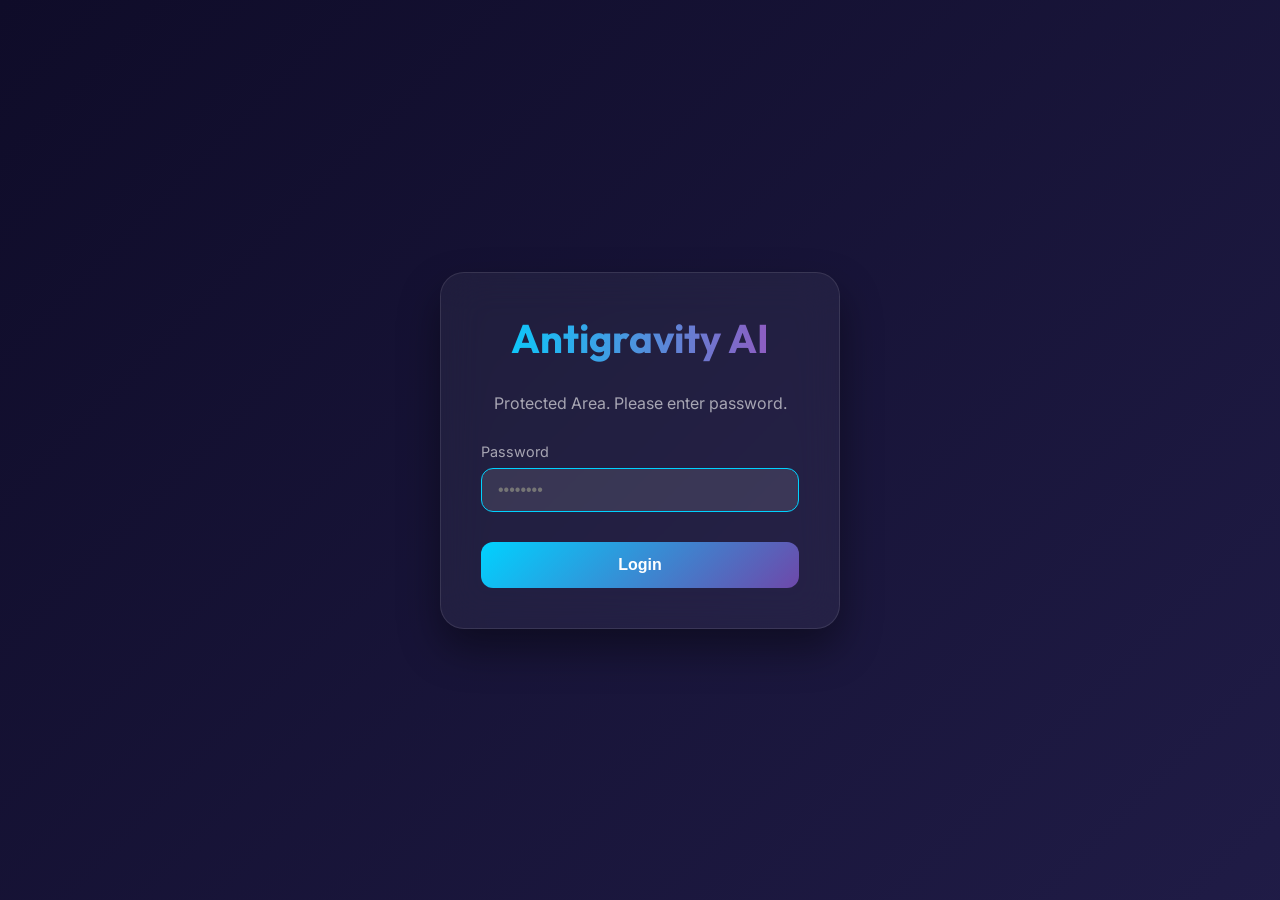
==== login.html @ d7937897 "Initial commit of Local AI project" ====
<!DOCTYPE html>
<html lang="en">
<head>
    <meta charset="UTF-8">
    <meta name="viewport" content="width=device-width, initial-scale=1.0">
    <title>Login | Antigravity AI</title>
    <link rel="stylesheet" href="css/base.css">
    <style>
        .login-container {
            display: flex;
            justify-content: center;
            align-items: center;
            width: 100%;
            height: 100vh;
        }
        .login-card {
            background: var(--glass-bg);
            backdrop-filter: blur(20px);
            border: 1px solid var(--glass-border);
            padding: 40px;
            border-radius: 24px;
            width: 100%;
            max-width: 400px;
            box-shadow: var(--shadow-premium);
            text-align: center;
        }
        h1 {
            font-family: 'Outfit', sans-serif;
            margin-bottom: 30px;
            background: linear-gradient(to right, var(--accent-primary), var(--accent-secondary));
            -webkit-background-clip: text;
            background-clip: text;
            -webkit-text-fill-color: transparent;
            font-size: 2.5rem;
        }
        .input-group {
            margin-bottom: 20px;
            text-align: left;
        }
        label {
            display: block;
            margin-bottom: 8px;
            font-size: 0.9rem;
            color: var(--text-muted);
        }
        input {
            width: 100%;
            padding: 12px 16px;
            background: rgba(255, 255, 255, 0.05);
            border: 1px solid var(--glass-border);
            border-radius: 12px;
            color: white;
            font-size: 1rem;
            outline: none;
            transition: var(--transition);
        }
        input:focus {
            border-color: var(--accent-primary);
            background: rgba(255, 255, 255, 0.1);
        }
        button {
            width: 100%;
            padding: 14px;
            background: linear-gradient(135deg, var(--accent-primary), var(--accent-tertiary));
            border: none;
            border-radius: 12px;
            color: white;
            font-weight: 600;
            font-size: 1rem;
            cursor: pointer;
            transition: var(--transition);
            margin-top: 10px;
        }
        button:hover {
            transform: translateY(-2px);
            box-shadow: 0 10px 20px rgba(0, 210, 255, 0.3);
        }
        button:active {
            transform: translateY(0);
        }
        .error-msg {
            color: #ff4b2b;
            font-size: 0.85rem;
            margin-top: 15px;
            display: none;
        }
    </style>
</head>
<body>
    <div class="login-container">
        <div class="login-card">
            <h1>Antigravity AI</h1>
            <p style="color: var(--text-muted); margin-bottom: 30px;">Protected Area. Please enter password.</p>
            
            <div class="input-group">
                <label for="password">Password</label>
                <input type="password" id="password" placeholder="••••••••" autofocus>
            </div>
            
            <button id="login-btn">Login</button>
            <div id="error-msg" class="error-msg">Invalid password. Please try again.</div>
        </div>
    </div>

    <script>
        const passInput = document.getElementById('password');
        const loginBtn = document.getElementById('login-btn');
        const errorMsg = document.getElementById('error-msg');

        async function doLogin() {
            const password = passInput.value;
            try {
                const res = await fetch('/api/login', {
                    method: 'POST',
                    headers: { 'Content-Type': 'application/json' },
                    body: JSON.stringify({ password })
                });
                
                if (res.ok) {
                    window.location.href = '/';
                } else {
                    errorMsg.style.display = 'block';
                    passInput.value = '';
                }
            } catch (err) {
                console.error('Login error:', err);
                alert('Connection error. Is the server running?');
            }
        }

        loginBtn.onclick = doLogin;
        passInput.onkeydown = (e) => {
            if (e.key === 'Enter') doLogin();
        };
    </script>
</body>
</html>
---- css/base.css ----
@import url('https://fonts.googleapis.com/css2?family=Inter:wght@300;400;500;600;700&family=Outfit:wght@400;600;700&display=swap');

:root {
    --bg-dark: #0f0c29;
    --bg-mid: #302b63;
    --bg-light: #24243e;
    --accent-primary: #00d2ff;
    --accent-secondary: #9d50bb;
    --accent-tertiary: #6e48aa;
    --text-main: #ffffff;
    --text-muted: rgba(255, 255, 255, 0.6);
    --glass-bg: rgba(255, 255, 255, 0.05);
    --glass-border: rgba(255, 255, 255, 0.1);
    --glass-hover: rgba(255, 255, 255, 0.12);
    --shadow-premium: 0 20px 40px rgba(0, 0, 0, 0.4);
    --transition: all 0.3s cubic-bezier(0.4, 0, 0.2, 1);
}

* {
    box-sizing: border-box;
    margin: 0;
    padding: 0;
}

body {
    font-family: 'Inter', sans-serif;
    background: linear-gradient(135deg, var(--bg-dark), var(--bg-mid), var(--bg-light));
    background-size: 400% 400%;
    animation: gradientBG 15s ease infinite;
    color: var(--text-main);
    height: 100vh;
    display: flex;
    overflow: hidden;
}

@keyframes gradientBG {
    0% { background-position: 0% 50%; }
    50% { background-position: 100% 50%; }
    100% { background-position: 0% 50%; }
}

.app-wrapper {
    display: flex;
    width: 100%;
    height: 100%;
    padding: 20px;
    gap: 20px;
}
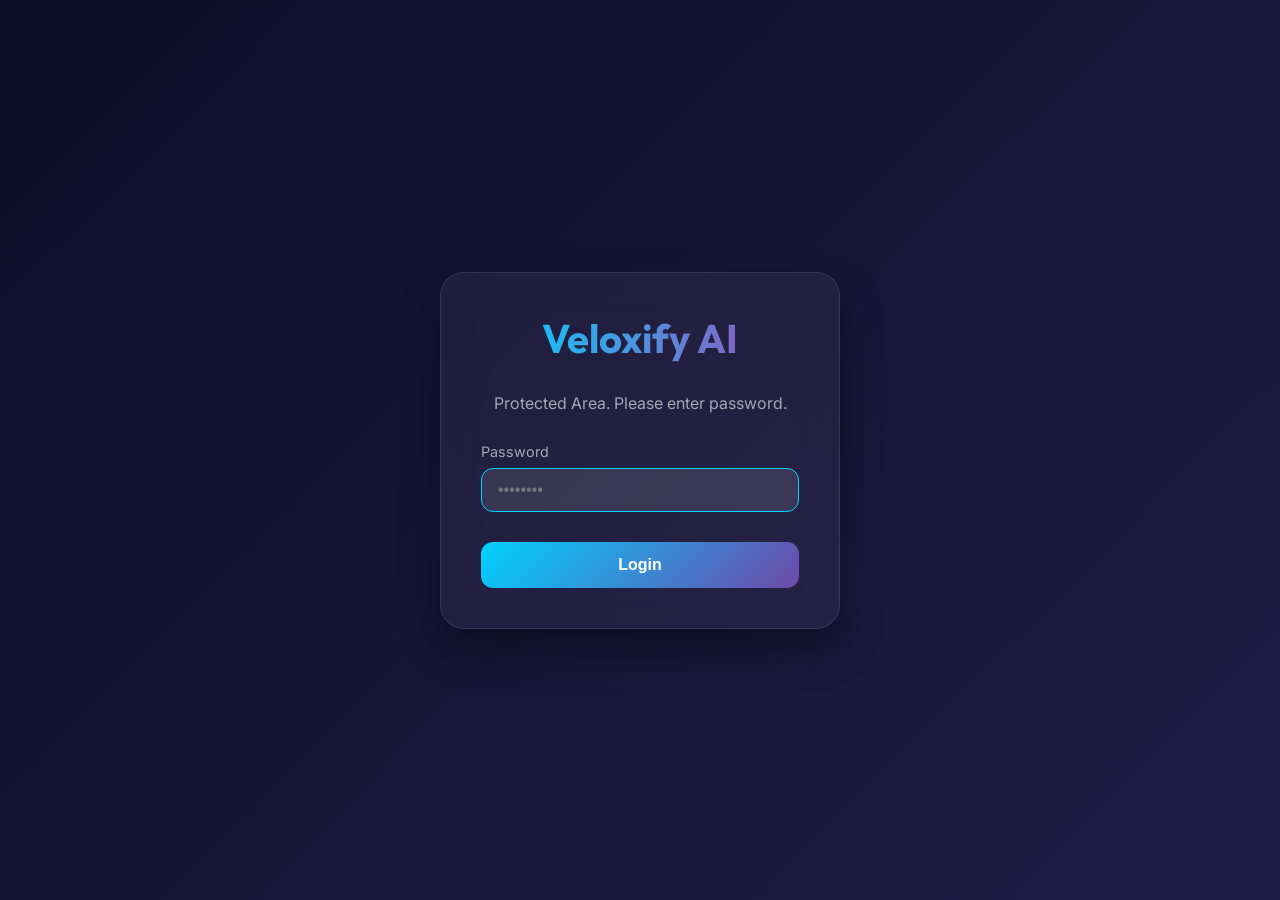
==== commit 9d6a4dc0: "Rename to Veloxify AI, increase image generation timeouts, and improve backend robustness" ====
--- a/login.html
+++ b/login.html
@@ -3,7 +3,7 @@
 <head>
     <meta charset="UTF-8">
     <meta name="viewport" content="width=device-width, initial-scale=1.0">
-    <title>Login | Antigravity AI</title>
+    <title>Login | Veloxify AI</title>
     <link rel="stylesheet" href="css/base.css">
     <style>
         .login-container {
@@ -89,7 +89,7 @@
 <body>
     <div class="login-container">
         <div class="login-card">
-            <h1>Antigravity AI</h1>
+            <h1>Veloxify AI</h1>
             <p style="color: var(--text-muted); margin-bottom: 30px;">Protected Area. Please enter password.</p>
             
             <div class="input-group">
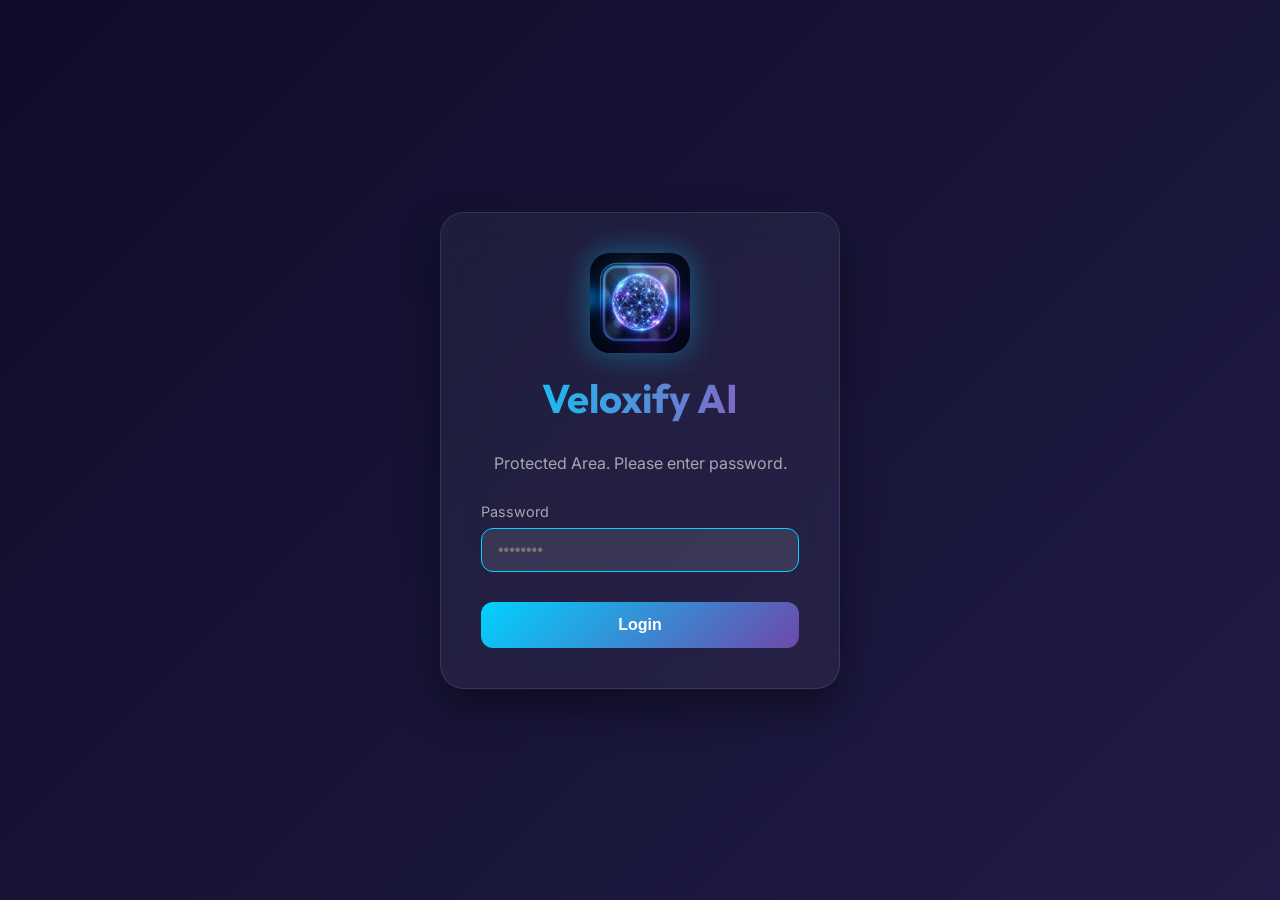
==== commit fadc1ad4: "Cleanup: Simplified project to Heretic Gemma-4 only, removed FastSD CPU, updated branding icons and " ====
--- a/login.html
+++ b/login.html
@@ -5,6 +5,8 @@
     <meta name="viewport" content="width=device-width, initial-scale=1.0">
     <title>Login | Veloxify AI</title>
     <link rel="stylesheet" href="css/base.css">
+    <link rel="stylesheet" href="css/components.css">
+    <link rel="icon" type="image/png" href="local_ai_icon.png">
     <style>
         .login-container {
             display: flex;
@@ -89,6 +91,7 @@
 <body>
     <div class="login-container">
         <div class="login-card">
+            <img src="local_ai_icon.png" alt="Logo" class="login-logo">
             <h1>Veloxify AI</h1>
             <p style="color: var(--text-muted); margin-bottom: 30px;">Protected Area. Please enter password.</p>
             
--- a/css/components.css
+++ b/css/components.css
@@ -0,0 +1,343 @@
+/* Sidebar Components */
+.sidebar {
+    width: 300px;
+    background: var(--glass-bg);
+    backdrop-filter: blur(30px);
+    border: 1px solid var(--glass-border);
+    border-radius: 24px;
+    display: flex;
+    flex-direction: column;
+    padding: 30px;
+    box-shadow: var(--shadow-premium);
+    transition: var(--transition);
+    z-index: 100;
+}
+
+.sidebar-header {
+    display: flex;
+    align-items: center;
+    gap: 15px;
+    margin-bottom: 30px;
+}
+
+.app-logo {
+    width: 40px;
+    height: 40px;
+    border-radius: 10px;
+    box-shadow: 0 0 15px rgba(0, 210, 255, 0.3);
+}
+
+.sidebar h2 {
+    font-family: 'Outfit', sans-serif;
+    font-size: 1.4rem;
+    margin-bottom: 0;
+    background: linear-gradient(to right, var(--accent-primary), var(--accent-secondary));
+    -webkit-background-clip: text;
+    background-clip: text;
+    -webkit-text-fill-color: transparent;
+}
+
+.login-logo {
+    width: 100px;
+    height: 100px;
+    margin: 0 auto 20px;
+    display: block;
+    border-radius: 20px;
+    box-shadow: 0 0 30px rgba(0, 210, 255, 0.4);
+    animation: pulse 2s infinite ease-in-out;
+}
+
+@keyframes pulse {
+    0% { transform: scale(1); box-shadow: 0 0 30px rgba(0, 210, 255, 0.4); }
+    50% { transform: scale(1.05); box-shadow: 0 0 50px rgba(0, 210, 255, 0.6); }
+    100% { transform: scale(1); box-shadow: 0 0 30px rgba(0, 210, 255, 0.4); }
+}
+
+.setting-group { margin-bottom: 25px; }
+
+.setting-group label {
+    display: block;
+    font-size: 0.85rem;
+    font-weight: 500;
+    margin-bottom: 10px;
+    color: var(--text-muted);
+    text-transform: uppercase;
+    letter-spacing: 1px;
+}
+
+select, textarea {
+    width: 100%;
+    background: rgba(0, 0, 0, 0.2);
+    border: 1px solid var(--glass-border);
+    border-radius: 12px;
+    padding: 12px;
+    color: white;
+    font-family: inherit;
+    outline: none;
+    transition: var(--transition);
+}
+
+select:focus, textarea:focus {
+    border-color: var(--accent-primary);
+    box-shadow: 0 0 15px rgba(0, 210, 255, 0.2);
+}
+
+/* Chat Main Area */
+.chat-container {
+    flex: 1;
+    background: var(--glass-bg);
+    backdrop-filter: blur(30px);
+    border: 1px solid var(--glass-border);
+    border-radius: 24px;
+    display: flex;
+    flex-direction: column;
+    overflow: hidden;
+    box-shadow: var(--shadow-premium);
+}
+
+#chat-window {
+    flex: 1;
+    overflow-y: auto;
+    padding: 40px;
+    display: flex;
+    flex-direction: column;
+    gap: 25px;
+    scroll-behavior: smooth;
+}
+
+.message {
+    max-width: 85%;
+    padding: 18px 24px;
+    border-radius: 20px;
+    line-height: 1.6;
+    font-size: 0.95rem;
+    animation: slideUp 0.4s ease-out;
+    position: relative;
+}
+
+@keyframes slideUp {
+    from { opacity: 0; transform: translateY(20px); }
+    to { opacity: 1; transform: translateY(0); }
+}
+
+.user-message {
+    align-self: flex-end;
+    background: linear-gradient(135deg, var(--accent-primary), #0081ff);
+    color: #0f0c29;
+    font-weight: 500;
+    border-bottom-right-radius: 4px;
+    box-shadow: 0 10px 20px rgba(0, 210, 255, 0.15);
+}
+
+.ai-message {
+    align-self: flex-start;
+    background: var(--glass-bg);
+    border: 1px solid var(--glass-border);
+    border-bottom-left-radius: 4px;
+}
+
+.message pre {
+    background: rgba(0, 0, 0, 0.4);
+    padding: 15px;
+    border-radius: 12px;
+    margin: 10px 0;
+    overflow-x: auto;
+    border: 1px solid var(--glass-border);
+}
+
+.message code {
+    font-family: 'Consolas', 'Monaco', monospace;
+    font-size: 0.85rem;
+    color: var(--accent-primary);
+}
+
+.message-text + .message-attachment {
+    margin-top: 12px;
+}
+
+.message-attachment {
+    width: fit-content;
+    max-width: 100%;
+}
+
+.message-attachment-image img {
+    display: block;
+    max-width: min(320px, 100%);
+    max-height: 280px;
+    border-radius: 14px;
+    border: 1px solid rgba(255, 255, 255, 0.2);
+    object-fit: cover;
+    cursor: zoom-in;
+}
+
+.message-attachment-file {
+    padding: 10px 14px;
+    border-radius: 12px;
+    background: rgba(255, 255, 255, 0.12);
+    border: 1px solid rgba(255, 255, 255, 0.18);
+    font-size: 0.85rem;
+}
+
+.chat-input-area {
+    padding: 30px 40px;
+    background: rgba(0, 0, 0, 0.1);
+    display: flex;
+    gap: 15px;
+    align-items: center;
+    border-top: 1px solid var(--glass-border);
+    position: relative;
+}
+
+.attach-btn {
+    background: rgba(255, 255, 255, 0.05);
+    border: 1px solid var(--glass-border);
+    border-radius: 12px;
+    padding: 12px;
+    color: var(--text-muted);
+    cursor: pointer;
+    display: flex;
+    align-items: center;
+    justify-content: center;
+    transition: var(--transition);
+}
+
+.attach-btn:hover {
+    background: rgba(255, 255, 255, 0.1);
+    color: var(--accent-primary);
+    border-color: var(--accent-primary);
+}
+
+#attachment-preview {
+    position: absolute;
+    bottom: 100%;
+    left: 40px;
+    padding: 10px;
+    background: var(--glass-bg);
+    backdrop-filter: blur(10px);
+    border: 1px solid var(--glass-border);
+    border-bottom: none;
+    border-radius: 12px 12px 0 0;
+    display: flex;
+    align-items: center;
+    gap: 10px;
+    transition: var(--transition);
+}
+
+.attachment-preview-hidden {
+    opacity: 0;
+    pointer-events: none;
+    transform: translateY(10px);
+}
+
+#attachment-preview img {
+    height: 40px;
+    border-radius: 4px;
+}
+
+.file-chip {
+    background: rgba(255,255,255,0.1);
+    padding: 4px 10px;
+    border-radius: 8px;
+    font-size: 0.8rem;
+    display: flex;
+    align-items: center;
+    gap: 5px;
+}
+
+.file-chip .remove {
+    cursor: pointer;
+    color: #ff4b2b;
+}
+
+input[type="text"] {
+    flex: 1;
+    background: rgba(255, 255, 255, 0.05);
+    border: 1px solid var(--glass-border);
+    border-radius: 16px;
+    padding: 16px 24px;
+    color: white;
+    font-size: 1rem;
+    outline: none;
+    transition: var(--transition);
+}
+
+input[type="text"]:focus {
+    background: rgba(255, 255, 255, 0.08);
+    border-color: var(--accent-primary);
+}
+
+/* Image Generation Components */
+.image-grid {
+    display: grid;
+    grid-template-columns: repeat(auto-fill, minmax(200px, 1fr));
+    gap: 15px;
+    margin-top: 15px;
+    width: 100%;
+}
+
+.image-container {
+    position: relative;
+    border-radius: 12px;
+    overflow: hidden;
+    transition: transform 0.3s cubic-bezier(0.4, 0, 0.2, 1);
+    box-shadow: 0 4px 15px rgba(0, 0, 0, 0.3);
+    aspect-ratio: 1 / 1;
+}
+
+.image-container:hover {
+    transform: scale(1.02);
+    box-shadow: 0 8px 25px rgba(0, 0, 0, 0.4);
+}
+
+.image-container img {
+    width: 100%;
+    height: 100%;
+    object-fit: cover;
+    display: block;
+    cursor: zoom-in;
+}
+
+.upscale-btn {
+    position: absolute;
+    bottom: 12px;
+    right: 12px;
+    background: rgba(255, 255, 255, 0.15);
+    backdrop-filter: blur(12px) saturate(180%);
+    -webkit-backdrop-filter: blur(12px) saturate(180%);
+    border: 1px solid rgba(255, 255, 255, 0.2);
+    border-radius: 8px;
+    color: white;
+    padding: 6px 12px;
+    font-size: 11px;
+    font-weight: 600;
+    cursor: pointer;
+    display: flex;
+    align-items: center;
+    gap: 6px;
+    transition: all 0.2s ease;
+    text-shadow: 0 1px 4px rgba(0,0,0,0.5);
+    z-index: 5;
+}
+
+.upscale-btn:hover {
+    background: var(--accent-primary);
+    border-color: var(--accent-primary);
+    transform: translateY(-2px);
+    box-shadow: 0 5px 15px rgba(0, 210, 255, 0.4);
+}
+
+.upscale-btn:active {
+    transform: translateY(0);
+}
+
+.upscale-btn:disabled {
+    opacity: 0.7;
+    cursor: not-allowed;
+    background: rgba(100, 100, 100, 0.5);
+}
+
+.image-msg {
+    max-width: 95% !important;
+    background: rgba(255, 255, 255, 0.03) !important;
+    border: 1px solid var(--glass-border) !important;
+}
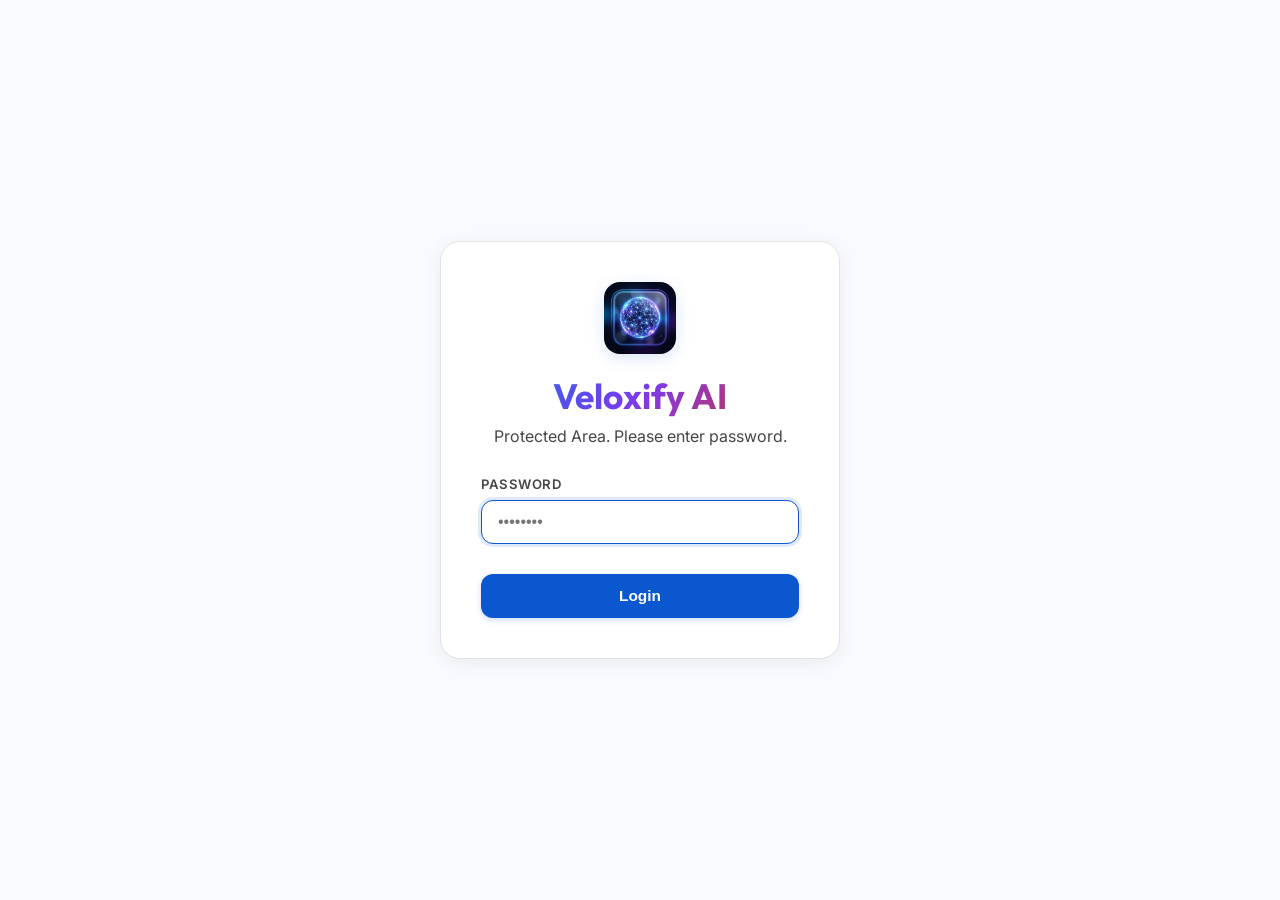
==== commit f3ee1ed9: "feat(ui): redesign color theme to Gemini light mode with modular CSS architecture" ====
--- a/login.html
+++ b/login.html
@@ -14,26 +14,35 @@
             align-items: center;
             width: 100%;
             height: 100vh;
+            background-color: var(--bg-canvas);
         }
         .login-card {
-            background: var(--glass-bg);
-            backdrop-filter: blur(20px);
-            border: 1px solid var(--glass-border);
+            background: #ffffff;
+            border: 1px solid var(--border-subtle);
             padding: 40px;
-            border-radius: 24px;
+            border-radius: 20px;
             width: 100%;
             max-width: 400px;
-            box-shadow: var(--shadow-premium);
+            box-shadow: var(--shadow-card);
             text-align: center;
         }
+        .login-logo {
+            width: 72px;
+            height: 72px;
+            margin: 0 auto 20px;
+            display: block;
+            border-radius: 16px;
+            box-shadow: 0 4px 16px rgba(11, 87, 208, 0.15);
+        }
         h1 {
-            font-family: 'Outfit', sans-serif;
-            margin-bottom: 30px;
-            background: linear-gradient(to right, var(--accent-primary), var(--accent-secondary));
+            font-family: 'Google Sans', 'Outfit', sans-serif;
+            margin-bottom: 8px;
+            background: var(--accent-gemini);
             -webkit-background-clip: text;
             background-clip: text;
             -webkit-text-fill-color: transparent;
-            font-size: 2.5rem;
+            font-size: 2.2rem;
+            font-weight: 700;
         }
         .input-group {
             margin-bottom: 20px;
@@ -42,46 +51,52 @@
         label {
             display: block;
             margin-bottom: 8px;
-            font-size: 0.9rem;
+            font-size: 0.82rem;
+            font-weight: 600;
             color: var(--text-muted);
+            text-transform: uppercase;
+            letter-spacing: 0.5px;
         }
         input {
             width: 100%;
             padding: 12px 16px;
-            background: rgba(255, 255, 255, 0.05);
-            border: 1px solid var(--glass-border);
+            background: var(--bg-surface);
+            border: 1px solid var(--border-subtle);
             border-radius: 12px;
-            color: white;
+            color: var(--text-main);
             font-size: 1rem;
             outline: none;
             transition: var(--transition);
         }
         input:focus {
             border-color: var(--accent-primary);
-            background: rgba(255, 255, 255, 0.1);
+            background: #ffffff;
+            box-shadow: 0 0 0 3px rgba(11, 87, 208, 0.12);
         }
         button {
             width: 100%;
-            padding: 14px;
-            background: linear-gradient(135deg, var(--accent-primary), var(--accent-tertiary));
+            padding: 13px;
+            background: var(--accent-primary);
             border: none;
             border-radius: 12px;
-            color: white;
+            color: #ffffff;
             font-weight: 600;
-            font-size: 1rem;
+            font-size: 0.96rem;
             cursor: pointer;
             transition: var(--transition);
             margin-top: 10px;
+            box-shadow: 0 2px 6px rgba(11, 87, 208, 0.2);
         }
         button:hover {
-            transform: translateY(-2px);
-            box-shadow: 0 10px 20px rgba(0, 210, 255, 0.3);
+            background: var(--accent-primary-hover);
+            transform: translateY(-1px);
+            box-shadow: 0 4px 12px rgba(11, 87, 208, 0.3);
         }
         button:active {
             transform: translateY(0);
         }
         .error-msg {
-            color: #ff4b2b;
+            color: #d93025;
             font-size: 0.85rem;
             margin-top: 15px;
             display: none;
--- a/css/base.css
+++ b/css/base.css
@@ -1,19 +1,39 @@
-@import url('https://fonts.googleapis.com/css2?family=Inter:wght@300;400;500;600;700&family=Outfit:wght@400;600;700&display=swap');
+@import url('https://fonts.googleapis.com/css2?family=Google+Sans:wght@400;500;700&family=Inter:wght@300;400;500;600;700&family=Outfit:wght@400;600;700&display=swap');
 
 :root {
-    --bg-dark: #0f0c29;
-    --bg-mid: #302b63;
-    --bg-light: #24243e;
-    --accent-primary: #00d2ff;
-    --accent-secondary: #9d50bb;
-    --accent-tertiary: #6e48aa;
-    --text-main: #ffffff;
-    --text-muted: rgba(255, 255, 255, 0.6);
-    --glass-bg: rgba(255, 255, 255, 0.05);
-    --glass-border: rgba(255, 255, 255, 0.1);
-    --glass-hover: rgba(255, 255, 255, 0.12);
-    --shadow-premium: 0 20px 40px rgba(0, 0, 0, 0.4);
-    --transition: all 0.3s cubic-bezier(0.4, 0, 0.2, 1);
+    --bg-canvas: #f8fafd;
+    --bg-surface: #f0f4f9;
+    --bg-surface-variant: #e9eef6;
+    --bg-card: #ffffff;
+    --bg-hover: #e3e8f0;
+    
+    --accent-primary: #0b57d0;
+    --accent-primary-hover: #0842a0;
+    --accent-secondary: #7c3aed;
+    --accent-tertiary: #d93025;
+    --accent-gemini: linear-gradient(135deg, #1a73e8 0%, #7c3aed 50%, #d93025 100%);
+    
+    --text-main: #1f1f1f;
+    --text-muted: #444746;
+    --text-subtle: #747775;
+    
+    --border-subtle: #e1e3e1;
+    --border-focus: #0b57d0;
+    
+    --glass-bg: #f0f4f9;
+    --glass-border: #e1e3e1;
+    --glass-hover: #e3e8f0;
+    
+    --shadow-premium: 0 4px 20px rgba(0, 0, 0, 0.06);
+    --shadow-card: 0 4px 20px rgba(0, 0, 0, 0.06);
+    --shadow-float: 0 12px 32px rgba(11, 87, 208, 0.08);
+    
+    --radius-sm: 8px;
+    --radius-md: 12px;
+    --radius-lg: 20px;
+    --radius-pill: 28px;
+    
+    --transition: all 0.2s cubic-bezier(0.4, 0, 0.2, 1);
 }
 
 * {
@@ -23,26 +43,18 @@
 }
 
 body {
-    font-family: 'Inter', sans-serif;
-    background: linear-gradient(135deg, var(--bg-dark), var(--bg-mid), var(--bg-light));
-    background-size: 400% 400%;
-    animation: gradientBG 15s ease infinite;
+    font-family: 'Inter', -apple-system, BlinkMacSystemFont, 'Segoe UI', Roboto, sans-serif;
+    background-color: var(--bg-canvas);
     color: var(--text-main);
     height: 100vh;
     display: flex;
     overflow: hidden;
 }
 
-@keyframes gradientBG {
-    0% { background-position: 0% 50%; }
-    50% { background-position: 100% 50%; }
-    100% { background-position: 0% 50%; }
-}
-
 .app-wrapper {
     display: flex;
     width: 100%;
     height: 100%;
-    padding: 20px;
-    gap: 20px;
+    padding: 16px;
+    gap: 16px;
 }
--- a/css/components.css
+++ b/css/components.css
@@ -1,14 +1,13 @@
 /* Sidebar Components */
 .sidebar {
     width: 300px;
-    background: var(--glass-bg);
-    backdrop-filter: blur(30px);
-    border: 1px solid var(--glass-border);
-    border-radius: 24px;
+    background: var(--bg-surface);
+    border: 1px solid var(--border-subtle);
+    border-radius: var(--radius-lg);
     display: flex;
     flex-direction: column;
-    padding: 30px;
-    box-shadow: var(--shadow-premium);
+    padding: 24px;
+    box-shadow: var(--shadow-card);
     transition: var(--transition);
     z-index: 100;
 }
@@ -16,328 +15,306 @@
 .sidebar-header {
     display: flex;
     align-items: center;
-    gap: 15px;
-    margin-bottom: 30px;
+    gap: 12px;
+    margin-bottom: 24px;
 }
 
 .app-logo {
-    width: 40px;
-    height: 40px;
+    width: 36px;
+    height: 36px;
     border-radius: 10px;
-    box-shadow: 0 0 15px rgba(0, 210, 255, 0.3);
+    box-shadow: 0 2px 8px rgba(11, 87, 208, 0.15);
 }
 
 .sidebar h2 {
-    font-family: 'Outfit', sans-serif;
-    font-size: 1.4rem;
+    font-family: 'Google Sans', 'Outfit', sans-serif;
+    font-size: 1.35rem;
+    font-weight: 600;
     margin-bottom: 0;
-    background: linear-gradient(to right, var(--accent-primary), var(--accent-secondary));
+    background: var(--accent-gemini);
     -webkit-background-clip: text;
     background-clip: text;
     -webkit-text-fill-color: transparent;
 }
 
-.login-logo {
-    width: 100px;
-    height: 100px;
-    margin: 0 auto 20px;
-    display: block;
-    border-radius: 20px;
-    box-shadow: 0 0 30px rgba(0, 210, 255, 0.4);
-    animation: pulse 2s infinite ease-in-out;
-}
-
-@keyframes pulse {
-    0% { transform: scale(1); box-shadow: 0 0 30px rgba(0, 210, 255, 0.4); }
-    50% { transform: scale(1.05); box-shadow: 0 0 50px rgba(0, 210, 255, 0.6); }
-    100% { transform: scale(1); box-shadow: 0 0 30px rgba(0, 210, 255, 0.4); }
-}
-
-.setting-group { margin-bottom: 25px; }
+.setting-group {
+    margin-bottom: 20px;
+}
 
 .setting-group label {
     display: block;
-    font-size: 0.85rem;
-    font-weight: 500;
-    margin-bottom: 10px;
+    font-size: 0.78rem;
+    font-weight: 600;
+    margin-bottom: 8px;
     color: var(--text-muted);
     text-transform: uppercase;
-    letter-spacing: 1px;
+    letter-spacing: 0.6px;
 }
 
 select, textarea {
     width: 100%;
-    background: rgba(0, 0, 0, 0.2);
-    border: 1px solid var(--glass-border);
-    border-radius: 12px;
-    padding: 12px;
-    color: white;
+    background: var(--bg-card);
+    border: 1px solid var(--border-subtle);
+    border-radius: var(--radius-md);
+    padding: 10px 14px;
+    color: var(--text-main);
     font-family: inherit;
+    font-size: 0.9rem;
     outline: none;
     transition: var(--transition);
 }
 
 select:focus, textarea:focus {
-    border-color: var(--accent-primary);
-    box-shadow: 0 0 15px rgba(0, 210, 255, 0.2);
+    border-color: var(--border-focus);
+    box-shadow: 0 0 0 3px rgba(11, 87, 208, 0.12);
 }
 
 /* Chat Main Area */
 .chat-container {
     flex: 1;
-    background: var(--glass-bg);
-    backdrop-filter: blur(30px);
-    border: 1px solid var(--glass-border);
-    border-radius: 24px;
+    background: var(--bg-card);
+    border: 1px solid var(--border-subtle);
+    border-radius: var(--radius-lg);
     display: flex;
     flex-direction: column;
     overflow: hidden;
-    box-shadow: var(--shadow-premium);
+    box-shadow: var(--shadow-card);
 }
 
 #chat-window {
     flex: 1;
     overflow-y: auto;
-    padding: 40px;
+    padding: 32px 40px;
     display: flex;
     flex-direction: column;
-    gap: 25px;
+    gap: 20px;
     scroll-behavior: smooth;
+    background: var(--bg-card);
 }
 
 .message {
-    max-width: 85%;
-    padding: 18px 24px;
-    border-radius: 20px;
+    max-width: 82%;
+    padding: 14px 20px;
+    border-radius: 18px;
     line-height: 1.6;
     font-size: 0.95rem;
-    animation: slideUp 0.4s ease-out;
     position: relative;
-}
-
-@keyframes slideUp {
-    from { opacity: 0; transform: translateY(20px); }
+    color: var(--text-main);
+    animation: fadeIn 0.3s ease-out;
+}
+
+@keyframes fadeIn {
+    from { opacity: 0; transform: translateY(10px); }
     to { opacity: 1; transform: translateY(0); }
 }
 
 .user-message {
     align-self: flex-end;
-    background: linear-gradient(135deg, var(--accent-primary), #0081ff);
-    color: #0f0c29;
-    font-weight: 500;
+    background: var(--bg-surface);
+    color: var(--text-main);
+    font-weight: 400;
     border-bottom-right-radius: 4px;
-    box-shadow: 0 10px 20px rgba(0, 210, 255, 0.15);
+    border: 1px solid var(--border-subtle);
+    box-shadow: var(--shadow-sm);
 }
 
 .ai-message {
     align-self: flex-start;
-    background: var(--glass-bg);
-    border: 1px solid var(--glass-border);
+    background: var(--bg-card);
+    border: 1px solid var(--border-subtle);
     border-bottom-left-radius: 4px;
+    box-shadow: var(--shadow-sm);
 }
 
 .message pre {
-    background: rgba(0, 0, 0, 0.4);
-    padding: 15px;
-    border-radius: 12px;
+    background: var(--bg-surface);
+    padding: 14px;
+    border-radius: var(--radius-md);
     margin: 10px 0;
     overflow-x: auto;
-    border: 1px solid var(--glass-border);
+    border: 1px solid var(--border-subtle);
 }
 
 .message code {
     font-family: 'Consolas', 'Monaco', monospace;
-    font-size: 0.85rem;
+    font-size: 0.88rem;
     color: var(--accent-primary);
 }
 
 .message-text + .message-attachment {
-    margin-top: 12px;
-}
-
-.message-attachment {
-    width: fit-content;
-    max-width: 100%;
-}
-
-.message-attachment-image img {
-    display: block;
-    max-width: min(320px, 100%);
-    max-height: 280px;
-    border-radius: 14px;
-    border: 1px solid rgba(255, 255, 255, 0.2);
-    object-fit: cover;
-    cursor: zoom-in;
-}
-
-.message-attachment-file {
-    padding: 10px 14px;
-    border-radius: 12px;
-    background: rgba(255, 255, 255, 0.12);
-    border: 1px solid rgba(255, 255, 255, 0.18);
-    font-size: 0.85rem;
-}
-
+    margin-top: 10px;
+}
+
+/* Chat Input Area */
 .chat-input-area {
-    padding: 30px 40px;
-    background: rgba(0, 0, 0, 0.1);
-    display: flex;
-    gap: 15px;
-    align-items: center;
-    border-top: 1px solid var(--glass-border);
+    padding: 20px 32px;
+    background: var(--bg-card);
+    display: flex;
+    gap: 12px;
+    align-items: center;
+    border-top: 1px solid var(--border-subtle);
     position: relative;
 }
 
 .attach-btn {
-    background: rgba(255, 255, 255, 0.05);
-    border: 1px solid var(--glass-border);
-    border-radius: 12px;
-    padding: 12px;
+    background: var(--bg-surface);
+    border: 1px solid var(--border-subtle);
+    border-radius: 50%;
+    width: 44px;
+    height: 44px;
     color: var(--text-muted);
     cursor: pointer;
     display: flex;
     align-items: center;
     justify-content: center;
+    flex-shrink: 0;
     transition: var(--transition);
 }
 
 .attach-btn:hover {
-    background: rgba(255, 255, 255, 0.1);
+    background: var(--bg-hover);
     color: var(--accent-primary);
     border-color: var(--accent-primary);
-}
-
-#attachment-preview {
-    position: absolute;
-    bottom: 100%;
-    left: 40px;
-    padding: 10px;
-    background: var(--glass-bg);
-    backdrop-filter: blur(10px);
-    border: 1px solid var(--glass-border);
-    border-bottom: none;
-    border-radius: 12px 12px 0 0;
-    display: flex;
-    align-items: center;
-    gap: 10px;
-    transition: var(--transition);
-}
-
-.attachment-preview-hidden {
-    opacity: 0;
-    pointer-events: none;
-    transform: translateY(10px);
-}
-
-#attachment-preview img {
-    height: 40px;
-    border-radius: 4px;
-}
-
-.file-chip {
-    background: rgba(255,255,255,0.1);
-    padding: 4px 10px;
-    border-radius: 8px;
-    font-size: 0.8rem;
-    display: flex;
-    align-items: center;
-    gap: 5px;
-}
-
-.file-chip .remove {
-    cursor: pointer;
-    color: #ff4b2b;
 }
 
 input[type="text"] {
     flex: 1;
-    background: rgba(255, 255, 255, 0.05);
-    border: 1px solid var(--glass-border);
+    background: var(--bg-surface);
+    border: 1px solid var(--border-subtle);
+    border-radius: var(--radius-pill);
+    padding: 13px 22px;
+    color: var(--text-main);
+    font-size: 0.96rem;
+    outline: none;
+    transition: var(--transition);
+}
+
+input[type="text"]::placeholder {
+    color: var(--text-subtle);
+}
+
+input[type="text"]:focus {
+    background: var(--bg-card);
+    border-color: var(--border-focus);
+    box-shadow: 0 0 0 3px rgba(11, 87, 208, 0.12);
+}
+
+/* TPS Generation Speed Indicator */
+.tps-badge {
+    display: inline-block;
+    margin-top: 8px;
+    padding: 3px 10px;
     border-radius: 16px;
-    padding: 16px 24px;
-    color: white;
-    font-size: 1rem;
-    outline: none;
-    transition: var(--transition);
-}
-
-input[type="text"]:focus {
-    background: rgba(255, 255, 255, 0.08);
+    background: rgba(11, 87, 208, 0.08);
+    border: 1px solid rgba(11, 87, 208, 0.2);
+    color: var(--accent-primary);
+    font-size: 0.74rem;
+    font-weight: 500;
+}
+
+.tps-live {
+    margin-top: 6px;
+    padding: 2px 8px;
+    font-size: 0.72rem;
+    color: var(--text-muted);
+    animation: tpsPulse 1.5s ease-in-out infinite;
+}
+
+@keyframes tpsPulse {
+    0%, 100% { opacity: 0.4; }
+    50% { opacity: 1; }
+}
+
+/* Web Search Button & Badges */
+.web-search-btn {
+    background: var(--bg-surface);
+    border: 1px solid var(--border-subtle);
+    border-radius: var(--radius-pill);
+    padding: 8px 12px;
+    color: var(--text-muted);
+    cursor: pointer;
+    display: flex;
+    align-items: center;
+    gap: 6px;
+    justify-content: center;
+    transition: var(--transition);
+    user-select: none;
+    height: 44px;
+}
+
+.web-search-btn:hover {
+    background: var(--bg-hover);
+    color: var(--accent-primary);
     border-color: var(--accent-primary);
 }
 
-/* Image Generation Components */
-.image-grid {
-    display: grid;
-    grid-template-columns: repeat(auto-fill, minmax(200px, 1fr));
-    gap: 15px;
-    margin-top: 15px;
-    width: 100%;
-}
-
-.image-container {
-    position: relative;
-    border-radius: 12px;
-    overflow: hidden;
-    transition: transform 0.3s cubic-bezier(0.4, 0, 0.2, 1);
-    box-shadow: 0 4px 15px rgba(0, 0, 0, 0.3);
-    aspect-ratio: 1 / 1;
-}
-
-.image-container:hover {
-    transform: scale(1.02);
-    box-shadow: 0 8px 25px rgba(0, 0, 0, 0.4);
-}
-
-.image-container img {
-    width: 100%;
-    height: 100%;
-    object-fit: cover;
-    display: block;
-    cursor: zoom-in;
-}
-
-.upscale-btn {
-    position: absolute;
-    bottom: 12px;
-    right: 12px;
-    background: rgba(255, 255, 255, 0.15);
-    backdrop-filter: blur(12px) saturate(180%);
-    -webkit-backdrop-filter: blur(12px) saturate(180%);
-    border: 1px solid rgba(255, 255, 255, 0.2);
+.web-search-btn.web-search-auto {
+    color: var(--accent-primary);
+    border-color: rgba(11, 87, 208, 0.4);
+}
+
+.web-search-btn.web-search-on {
+    background: rgba(11, 87, 208, 0.1);
+    color: var(--accent-primary);
+    border-color: var(--accent-primary);
+    box-shadow: 0 0 8px rgba(11, 87, 208, 0.15);
+}
+
+.web-search-btn.web-search-off {
+    color: var(--text-subtle);
+    opacity: 0.6;
+}
+
+.web-search-badge {
+    font-size: 0.65rem;
+    font-weight: 700;
+    letter-spacing: 0.5px;
+    padding: 2px 5px;
+    border-radius: 4px;
+    background: rgba(11, 87, 208, 0.1);
+    color: var(--accent-primary);
+}
+
+/* Search Source Badges in AI Message */
+.search-sources-container {
+    margin-top: 10px;
+    padding-top: 8px;
+    border-top: 1px dashed var(--border-subtle);
+    font-size: 0.8rem;
+}
+
+.search-sources-title {
+    font-weight: 600;
+    color: var(--text-muted);
+    margin-bottom: 6px;
+    display: flex;
+    align-items: center;
+    gap: 4px;
+}
+
+.search-sources-list {
+    display: flex;
+    flex-wrap: wrap;
+    gap: 6px;
+}
+
+.search-source-chip {
+    display: inline-flex;
+    align-items: center;
+    gap: 4px;
+    padding: 4px 10px;
+    background: var(--bg-surface);
+    border: 1px solid var(--border-subtle);
     border-radius: 8px;
-    color: white;
-    padding: 6px 12px;
-    font-size: 11px;
-    font-weight: 600;
-    cursor: pointer;
-    display: flex;
-    align-items: center;
-    gap: 6px;
-    transition: all 0.2s ease;
-    text-shadow: 0 1px 4px rgba(0,0,0,0.5);
-    z-index: 5;
-}
-
-.upscale-btn:hover {
-    background: var(--accent-primary);
+    color: var(--accent-primary);
+    text-decoration: none;
+    font-size: 0.76rem;
+    transition: var(--transition);
+}
+
+.search-source-chip:hover {
+    background: var(--bg-hover);
     border-color: var(--accent-primary);
-    transform: translateY(-2px);
-    box-shadow: 0 5px 15px rgba(0, 210, 255, 0.4);
-}
-
-.upscale-btn:active {
-    transform: translateY(0);
-}
-
-.upscale-btn:disabled {
-    opacity: 0.7;
-    cursor: not-allowed;
-    background: rgba(100, 100, 100, 0.5);
-}
-
-.image-msg {
-    max-width: 95% !important;
-    background: rgba(255, 255, 255, 0.03) !important;
-    border: 1px solid var(--glass-border) !important;
-}
+    text-decoration: underline;
+}
+
